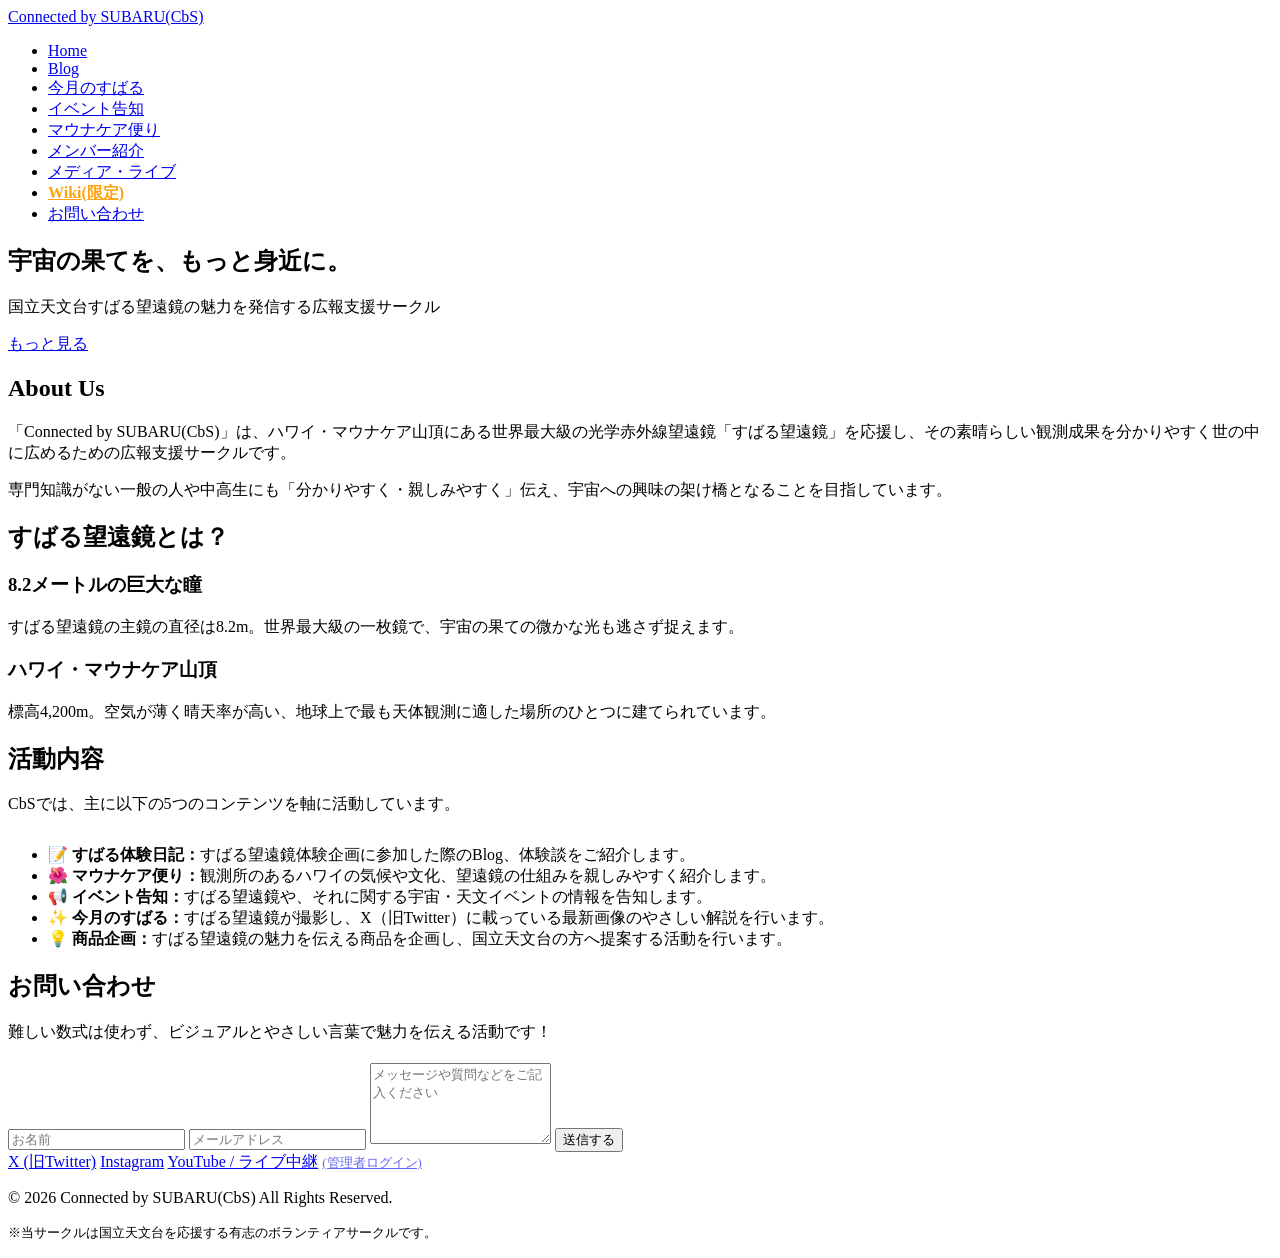
==== index.html @ addbd0de "Add files via upload" ====
<!DOCTYPE html>
<html lang="ja">
<head>
    <meta charset="UTF-8">
    <meta name="viewport" content="width=device-width, initial-scale=1.0">
    <title>Connected by SUBARU(CbS) | すばる望遠鏡 広報支援サークル</title>
    <link rel="stylesheet" href="css/style.css">
</head>
<body>
    <header>
        <div class="logo"><a href="index.html">Connected by SUBARU(CbS)</a></div>
        <nav>
            <ul class="nav-menu">
                <li><a href="index.html">Home</a></li>
                <li><a href="blog.html">Blog</a></li>
                <li><a href="monthly.html">今月のすばる</a></li>
                <li><a href="events.html">イベント告知</a></li>
                <li><a href="maunakea.html">マウナケア便り</a></li>
                <li><a href="members.html">メンバー紹介</a></li>
                <li><a href="media.html">メディア・ライブ</a></li>
                <li><a href="wiki.html" style="color: #fca311; font-weight: bold;">Wiki(限定)</a></li>
                <li><a href="index.html#join">お問い合わせ</a></li>
            </ul>
        </nav>
    </header>

    <section class="hero">
        <div class="hero-content">
            <h1>宇宙の果てを、もっと身近に。</h1>
            <p>国立天文台すばる望遠鏡の魅力を発信する広報支援サークル</p>
            <a href="#about" class="btn">もっと見る</a>
        </div>
    </section>

    <section id="about" class="section">
        <h2>About Us</h2>
        <p>「Connected by SUBARU(CbS)」は、ハワイ・マウナケア山頂にある世界最大級の光学赤外線望遠鏡「すばる望遠鏡」を応援し、その素晴らしい観測成果を分かりやすく世の中に広めるための広報支援サークルです。</p>
        <p>専門知識がない一般の人や中高生にも「分かりやすく・親しみやすく」伝え、宇宙への興味の架け橋となることを目指しています。</p>
    </section>

    <section id="subaru" class="section bg-dark">
        <h2>すばる望遠鏡とは？</h2>
        <div class="card-container">
            <div class="card">
                <h3>8.2メートルの巨大な瞳</h3>
                <p>すばる望遠鏡の主鏡の直径は8.2m。世界最大級の一枚鏡で、宇宙の果ての微かな光も逃さず捉えます。</p>
            </div>
            <div class="card">
                <h3>ハワイ・マウナケア山頂</h3>
                <p>標高4,200m。空気が薄く晴天率が高い、地球上で最も天体観測に適した場所のひとつに建てられています。</p>
            </div>
            
        </div>
    </section>

    <section id="activities" class="section">
        <h2>活動内容</h2>
        <p style="margin-bottom: 30px;">CbSでは、主に以下の5つのコンテンツを軸に活動しています。</p>
        <ul class="activity-list">
            <li><strong>📝 すばる体験日記：</strong>すばる望遠鏡体験企画に参加した際のBlog、体験談をご紹介します。</li>
            <li><strong>🌺 マウナケア便り：</strong>観測所のあるハワイの気候や文化、望遠鏡の仕組みを親しみやすく紹介します。</li>
            <li><strong>📢 イベント告知：</strong>すばる望遠鏡や、それに関する宇宙・天文イベントの情報を告知します。</li>
            <li><strong>✨ 今月のすばる：</strong>すばる望遠鏡が撮影し、X（旧Twitter）に載っている最新画像のやさしい解説を行います。</li>
            <li><strong>💡 商品企画：</strong>すばる望遠鏡の魅力を伝える商品を企画し、国立天文台の方へ提案する活動を行います。</li>
        </ul>
    </section>

    <section id="join" class="section bg-dark">
        <h2>お問い合わせ</h2>
        <p>難しい数式は使わず、ビジュアルとやさしい言葉で魅力を伝える活動です！</p>
        
        <!-- 送信先メールアドレスをaction属性に設定し、methodをPOSTにします -->
        <form class="contact-form" action="https://formsubmit.co/connected.by.subaru@gmail.com" method="POST" style="margin-top: 20px;">
            
            <!-- スパム防止用の隠しフィールド（ボットによる自動送信を防ぐハニーポット機能） -->
            <input type="text" name="_honey" style="display:none">
            
            <!-- 任意：画像によるロボット認証（reCAPTCHA）をオフにしたい場合は以下を有効にします（スパム対策のため初期状態での有効化を推奨します） -->
            <!-- <input type="hidden" name="_captcha" value="false"> -->
            
            <!-- 任意：送信完了後に別の自作サンクスページ等に自動遷移させたい場合は、そのURLを指定します -->
            <!-- <input type="hidden" name="_next" value="https://yourdomain.html"> -->

            <!-- 各入力欄には「name属性」が必須です -->
            <input type="text" name="name" placeholder="お名前" required>
            <input type="email" name="email" placeholder="メールアドレス" required>
            <textarea name="message" placeholder="メッセージや質問などをご記入ください" rows="5" required></textarea>
            
            <button type="submit" class="btn">送信する</button>
        </form>
    </section>

    <footer>
        <div class="footer-sns">
            <a href="https://x.com" target="_blank">X (旧Twitter)</a>
            <a href="https://instagram.com" target="_blank">Instagram</a>
            <a href="media.html">YouTube / ライブ中継</a>
            <a href="admin.html" style="font-size: 0.8rem; opacity: 0.6;">(管理者ログイン)</a>
        </div>
        <p>&copy; 2026 Connected by SUBARU(CbS) All Rights Reserved.</p>
        <p><small>※当サークルは国立天文台を応援する有志のボランティアサークルです。</small></p>
    </footer>

    <script>
    document.addEventListener("DOMContentLoaded", function() {
        const VERSION_KEY = "cbs_site_version";
        const CURRENT_VERSION = "2026_v9";

        // 初めてトップページ（または最新バージョンでない古いキャッシュのブラウザ）
        // でアクセスされた場合に、全システムのバージョン同期チェックを掛けます
        const storedVersion = localStorage.getItem(VERSION_KEY);
        if (storedVersion !== CURRENT_VERSION) {
            localStorage.setItem(VERSION_KEY, CURRENT_VERSION);
            location.reload();
            return;
        }

        // 他のタブ（管理画面など）でのデータ更新・システムバージョン更新を検知して自動リロード
        window.addEventListener('storage', function(e) {
            if (e.key === VERSION_KEY) {
                location.reload();
            }
        });
    });
    </script>
</body>
</html>
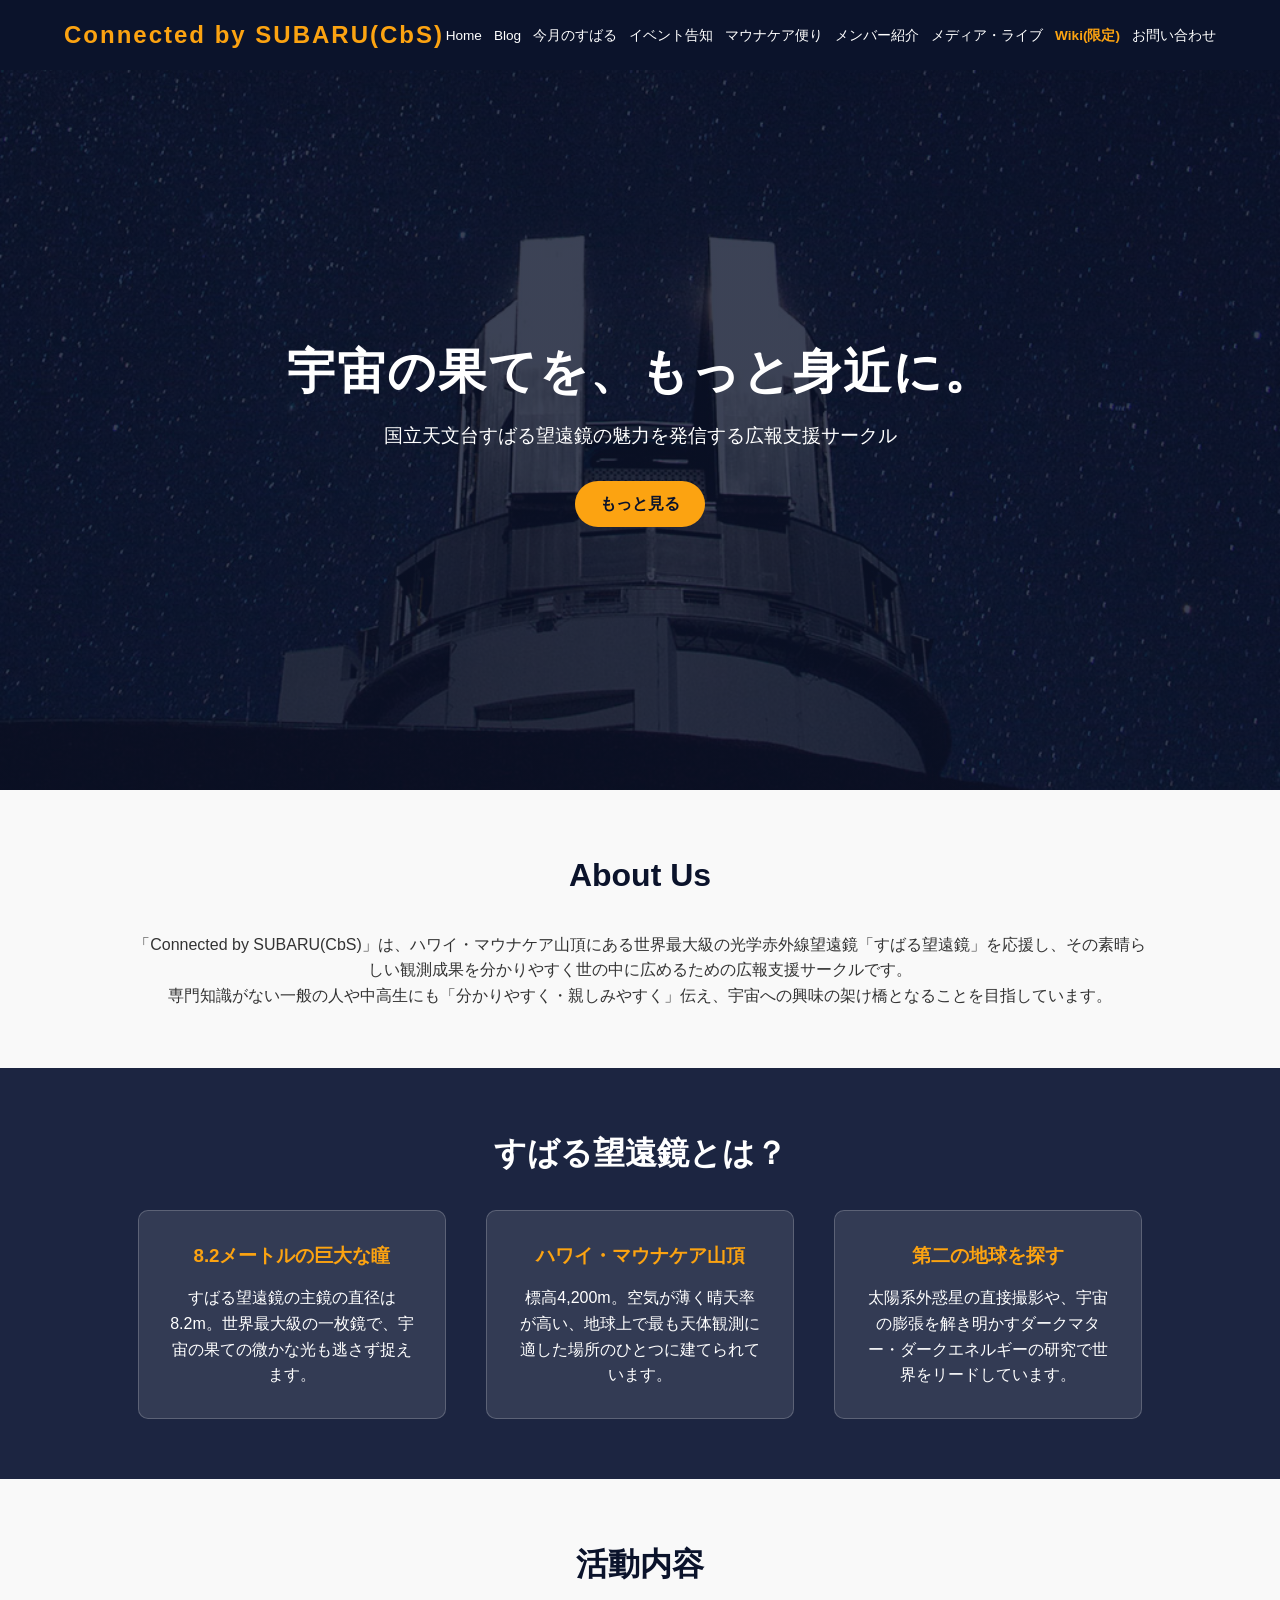
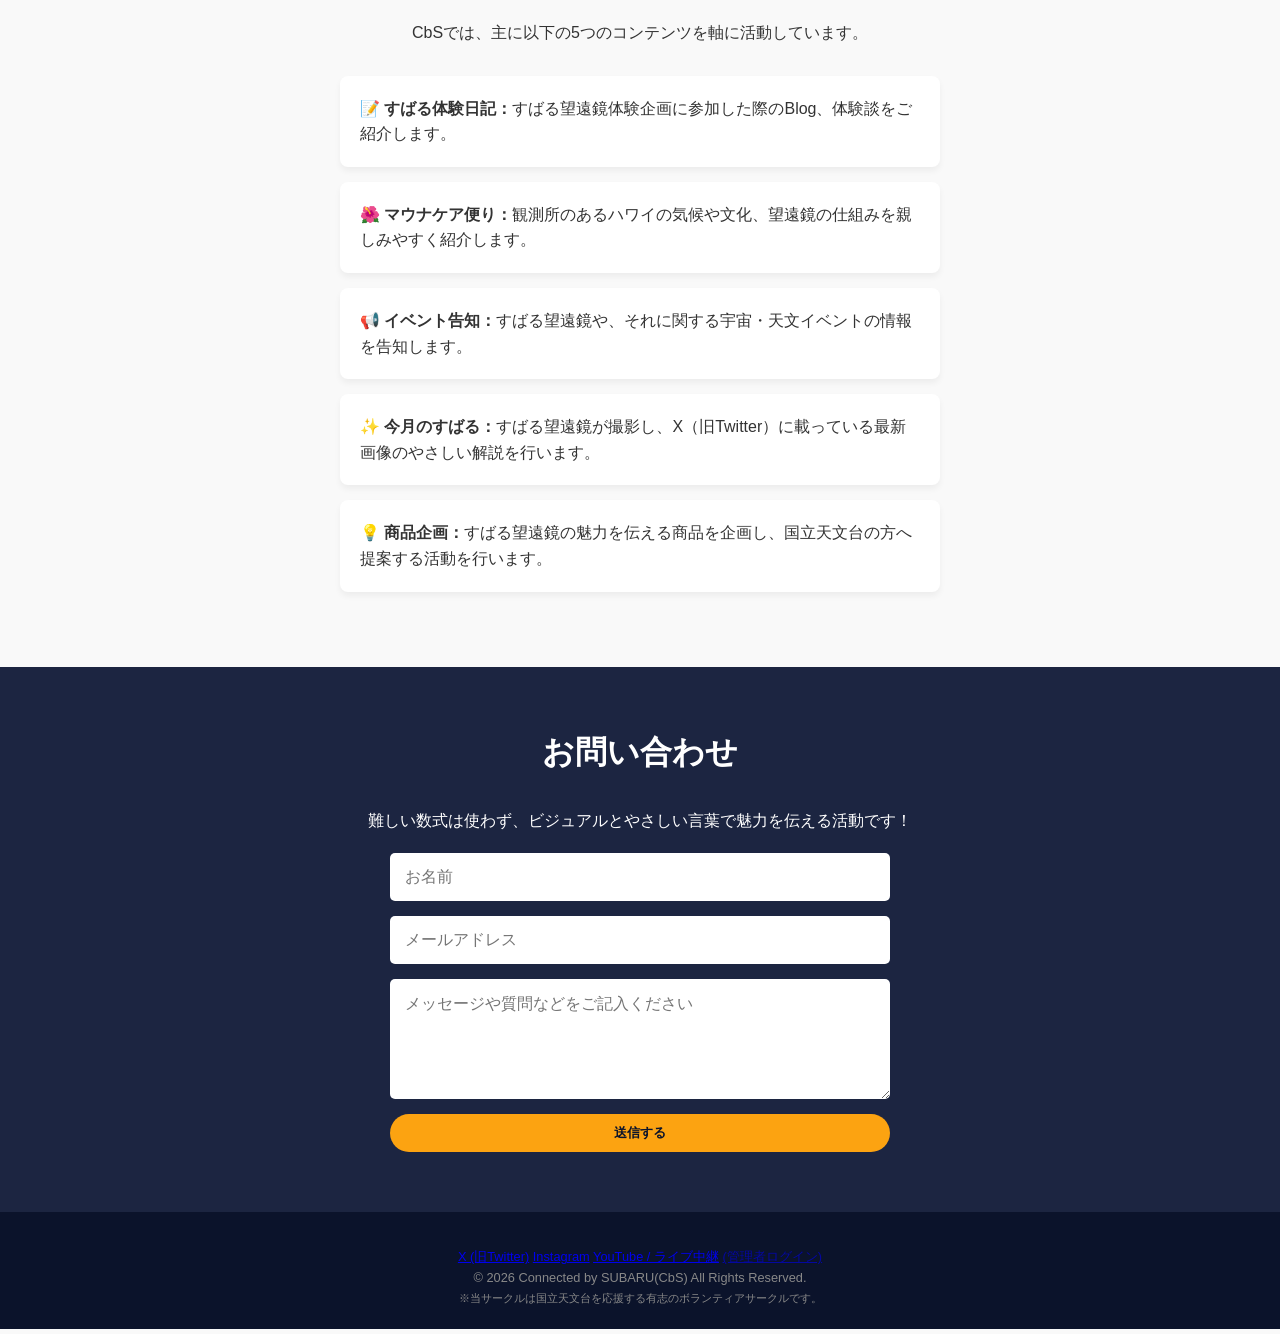
==== commit 8d3be84d: "Update index.html" ====
--- a/index.html
+++ b/index.html
@@ -18,7 +18,8 @@
                 <li><a href="maunakea.html">マウナケア便り</a></li>
                 <li><a href="members.html">メンバー紹介</a></li>
                 <li><a href="media.html">メディア・ライブ</a></li>
-                <li><a href="wiki.html" style="color: #fca311; font-weight: bold;">Wiki(限定)</a></li>
+                <li><a href="wiki.html" style="color: #fca311; font-weight: bold;">Wiki(限定)</a>
+        </li>
                 <li><a href="index.html#join">お問い合わせ</a></li>
             </ul>
         </nav>
@@ -49,7 +50,10 @@
                 <h3>ハワイ・マウナケア山頂</h3>
                 <p>標高4,200m。空気が薄く晴天率が高い、地球上で最も天体観測に適した場所のひとつに建てられています。</p>
             </div>
-            
+            <div class="card">
+                <h3>第二の地球を探す</h3>
+                <p>太陽系外惑星の直接撮影や、宇宙の膨張を解き明かすダークマター・ダークエネルギーの研究で世界をリードしています。</p>
+            </div>
         </div>
     </section>
 
@@ -68,30 +72,16 @@
     <section id="join" class="section bg-dark">
         <h2>お問い合わせ</h2>
         <p>難しい数式は使わず、ビジュアルとやさしい言葉で魅力を伝える活動です！</p>
-        
-        <!-- 送信先メールアドレスをaction属性に設定し、methodをPOSTにします -->
-        <form class="contact-form" action="https://formsubmit.co/connected.by.subaru@gmail.com" method="POST" style="margin-top: 20px;">
-            
-            <!-- スパム防止用の隠しフィールド（ボットによる自動送信を防ぐハニーポット機能） -->
-            <input type="text" name="_honey" style="display:none">
-            
-            <!-- 任意：画像によるロボット認証（reCAPTCHA）をオフにしたい場合は以下を有効にします（スパム対策のため初期状態での有効化を推奨します） -->
-            <!-- <input type="hidden" name="_captcha" value="false"> -->
-            
-            <!-- 任意：送信完了後に別の自作サンクスページ等に自動遷移させたい場合は、そのURLを指定します -->
-            <!-- <input type="hidden" name="_next" value="https://yourdomain.html"> -->
-
-            <!-- 各入力欄には「name属性」が必須です -->
-            <input type="text" name="name" placeholder="お名前" required>
-            <input type="email" name="email" placeholder="メールアドレス" required>
-            <textarea name="message" placeholder="メッセージや質問などをご記入ください" rows="5" required></textarea>
-            
+        <form class="contact-form" style="margin-top: 20px;">
+            <input type="text" placeholder="お名前" required>
+            <input type="email" placeholder="メールアドレス" required>
+            <textarea placeholder="メッセージや質問などをご記入ください" rows="5" required></textarea>
             <button type="submit" class="btn">送信する</button>
         </form>
     </section>
 
     <footer>
-        <div class="footer-sns">
+        <div class="footer-sns"></div>
             <a href="https://x.com" target="_blank">X (旧Twitter)</a>
             <a href="https://instagram.com" target="_blank">Instagram</a>
             <a href="media.html">YouTube / ライブ中継</a>
@@ -100,28 +90,4 @@
         <p>&copy; 2026 Connected by SUBARU(CbS) All Rights Reserved.</p>
         <p><small>※当サークルは国立天文台を応援する有志のボランティアサークルです。</small></p>
     </footer>
-
-    <script>
-    document.addEventListener("DOMContentLoaded", function() {
-        const VERSION_KEY = "cbs_site_version";
-        const CURRENT_VERSION = "2026_v9";
-
-        // 初めてトップページ（または最新バージョンでない古いキャッシュのブラウザ）
-        // でアクセスされた場合に、全システムのバージョン同期チェックを掛けます
-        const storedVersion = localStorage.getItem(VERSION_KEY);
-        if (storedVersion !== CURRENT_VERSION) {
-            localStorage.setItem(VERSION_KEY, CURRENT_VERSION);
-            location.reload();
-            return;
-        }
-
-        // 他のタブ（管理画面など）でのデータ更新・システムバージョン更新を検知して自動リロード
-        window.addEventListener('storage', function(e) {
-            if (e.key === VERSION_KEY) {
-                location.reload();
-            }
-        });
-    });
-    </script>
 </body>
-</html>
--- a/css/style.css
+++ b/css/style.css
@@ -0,0 +1,540 @@
+/* 全体のスタイルとリセット */
+* {
+    margin: 0;
+    padding: 0;
+    box-sizing: border-box;
+}
+
+body {
+    font-family: 'Helvetica Neue', Arial, 'Hiragino Kaku Gothic ProN', 'Hiragino Sans', Meiryo, sans-serif;
+    line-height: 1.6;
+    color: #333;
+    background-color: #f9f9f9;
+}
+
+/* ヘッダー */
+header {
+    background-color: #0b132b; /* 宇宙をイメージしたダークブルー */
+    color: #fff;
+    display: flex;
+    justify-content: space-between;
+    align-items: center;
+    padding: 1rem 5%;
+    position: sticky;
+    top: 0;
+    z-index: 1000;
+}
+
+header .logo {
+    font-size: 1.5rem;
+    font-weight: bold;
+    letter-spacing: 2px;
+}
+
+header .logo a {
+    color: #fca311;
+    text-decoration: none; /* 下線を消す */
+}
+
+header nav ul {
+    list-style: none;
+    display: flex;
+}
+
+header nav ul li {
+    margin-left: 20px;
+}
+
+header nav ul li a {
+    color: #fff;
+    text-decoration: none;
+    font-size: 0.9rem;
+    transition: color 0.3s;
+}
+
+header nav ul li a:hover {
+    color: #fca311; /* 星をイメージしたゴールド */
+}
+
+/* ヒーローセクション（トップ） */
+.hero {
+    /* 実際の運用時はここに星空やすばる望遠鏡の背景画像を指定します */
+    background: linear-gradient(to bottom, rgba(11, 19, 43, 0.8), rgba(11, 19, 43, 0.8)), url('../image/subaru-1.jpg') center/cover;
+    height: 80vh;
+    display: flex;
+    justify-content: center;
+    align-items: center;
+    text-align: center;
+    color: #fff;
+}
+
+.hero h1 {
+    font-size: 3rem;
+    margin-bottom: 10px;
+    letter-spacing: 2px;
+}
+
+.hero p {
+    font-size: 1.2rem;
+    margin-bottom: 30px;
+}
+
+.btn {
+    display: inline-block;
+    background-color: #fca311;
+    color: #0b132b;
+    padding: 10px 25px;
+    text-decoration: none;
+    font-weight: bold;
+    border-radius: 25px;
+    transition: background-color 0.3s;
+    border: none;
+    cursor: pointer;
+}
+
+.btn:hover {
+    background-color: #e59400;
+}
+
+/* セクション共通 */
+.section {
+    padding: 60px 10%;
+    text-align: center;
+}
+
+.section h2 {
+    font-size: 2rem;
+    margin-bottom: 30px;
+    color: #0b132b;
+}
+
+.bg-dark {
+    background-color: #1c2541;
+    color: #fff;
+}
+
+.bg-dark h2 {
+    color: #fff;
+}
+
+/* カード型レイアウト（すばる望遠鏡とは） */
+.card-container {
+    display: flex;
+    justify-content: space-around;
+    flex-wrap: wrap;
+    gap: 20px;
+}
+
+.card {
+    background-color: rgba(255, 255, 255, 0.1);
+    padding: 30px;
+    border-radius: 10px;
+    width: 30%;
+    min-width: 250px;
+    border: 1px solid rgba(255, 255, 255, 0.2);
+}
+
+.card h3 {
+    margin-bottom: 15px;
+    color: #fca311;
+}
+
+/* 活動内容リスト */
+.activity-list {
+    text-align: left;
+    max-width: 600px;
+    margin: 0 auto;
+    list-style: none;
+}
+
+.activity-list li {
+    background-color: #fff;
+    margin-bottom: 15px;
+    padding: 20px;
+    border-radius: 8px;
+    box-shadow: 0 4px 6px rgba(0,0,0,0.05);
+}
+
+/* フォーム */
+.contact-form {
+    max-width: 500px;
+    margin: 0 auto;
+    display: flex;
+    flex-direction: column;
+    gap: 15px;
+}
+
+.contact-form input, .contact-form textarea {
+    padding: 15px;
+    border: none;
+    border-radius: 5px;
+    font-size: 1rem;
+}
+
+/* フッター */
+footer {
+    background-color: #0b132b;
+    color: #888;
+    text-align: center;
+    padding: 20px 0;
+    font-size: 0.8rem;
+}
+
+
+/* メニューの項目が多くなった時の対応 */
+header nav .nav-menu {
+    display: flex;
+    flex-wrap: wrap; /* 画面が狭い時に折り返す */
+    gap: 15px; /* 項目間の隙間 */
+}
+
+header nav .nav-menu li {
+    margin-left: 0; /* 元のマージンをリセット */
+}
+
+/* 下層ページ用ヘッダー（別ページを開いた時の上部タイトル） */
+.page-header {
+    padding: 80px 10% 40px;
+    text-align: center;
+}
+
+.page-header h1 {
+    font-size: 2.5rem;
+    color: #fca311;
+    margin-bottom: 10px;
+}
+
+/* --- ブログ個別記事ページ用スタイル追加 --- */
+
+.bg-light {
+    background-color: #f4f6f9;
+}
+
+.blog-container {
+    max-width: 800px;
+    margin: 40px auto;
+    padding: 0 5%;
+}
+
+.blog-article {
+    background-color: #fff;
+    padding: 40px 8%;
+    border-radius: 12px;
+    box-shadow: 0 4px 15px rgba(0,0,0,0.05);
+}
+
+.article-header {
+    margin-bottom: 30px;
+    padding-bottom: 20px;
+    border-bottom: 2px solid #eaeaea;
+}
+
+.article-date {
+    color: #888;
+    font-size: 0.95rem;
+    font-weight: bold;
+}
+
+.article-header h1 {
+    color: #fca311;
+    font-size: 2rem;
+    line-height: 1.4;
+    margin-top: 10px;
+}
+
+.article-body p {
+    margin-bottom: 1.8rem;
+    line-height: 1.9;
+    font-size: 1.05rem;
+}
+
+.article-body h2 {
+    color: #0b132b;
+    font-size: 1.6rem;
+    margin: 60px 0 25px;
+    padding-left: 15px;
+    border-left: 5px solid #fca311; /* 左側にゴールドの線 */
+}
+
+.article-body h3 {
+    color: #1c2541;
+    font-size: 1.3rem;
+    margin: 40px 0 15px;
+    border-bottom: 1px dashed #ccc;
+    padding-bottom: 8px;
+}
+
+.article-body ul {
+    margin-bottom: 1.8rem;
+    padding-left: 1.5rem;
+    line-height: 1.8;
+}
+
+.article-body li {
+    margin-bottom: 8px;
+}
+
+/* 画像プレースホルダー（ダミー画像） */
+.dummy-img {
+    background-color: #e2e8f0;
+    height: 250px;
+    display: flex;
+    justify-content: center;
+    align-items: center;
+    color: #64748b;
+    font-weight: bold;
+    border-radius: 8px;
+    margin-bottom: 10px;
+}
+
+.article-body figure {
+    margin: 40px 0;
+}
+
+.article-body figcaption {
+    font-size: 0.85rem;
+    color: #666;
+    text-align: center;
+}
+
+/* 費用の表（テーブル） */
+.table-wrapper {
+    margin-bottom: 2rem;
+    overflow-x: auto;
+}
+
+.cost-table {
+    width: 100%;
+    border-collapse: collapse;
+    min-width: 400px;
+}
+
+.cost-table th, .cost-table td {
+    border: 1px solid #ddd;
+    padding: 12px;
+    text-align: left;
+}
+
+.cost-table th {
+    background-color: #0b132b;
+    color: #fff;
+}
+
+/* --- 追加の共通スタイル（ナビゲーション調整） --- */
+header nav .nav-menu {
+    gap: 12px;
+}
+
+header nav ul li a {
+    font-size: 0.85rem;
+}
+
+/* フッターのSNSリンク */
+.footer-sns {
+    margin-bottom: 15px;
+}
+.footer-sns a {
+    color: #fff;
+    margin: 0 10px;
+    text-decoration: none;
+    font-size: 1.1rem;
+    transition: color 0.3s;
+}
+.footer-sns a:hover {
+    color: #fca311;
+}
+
+/* --- メンバー紹介ページ用スタイル --- */
+.member-grid {
+    display: grid;
+    grid-template-columns: repeat(auto-fit, minmax(240px, 1fr));
+    gap: 30px;
+    max-width: 1000px;
+    margin: 0 auto;
+    padding: 20px 0;
+}
+.member-card {
+    background: #fff;
+    border-radius: 10px;
+    padding: 30px 20px;
+    box-shadow: 0 4px 10px rgba(0,0,0,0.05);
+    text-align: center;
+}
+.member-photo {
+    width: 90px;
+    height: 90px;
+    border-radius: 50%;
+    background-color: #0b132b;
+    color: #fca311;
+    display: flex;
+    justify-content: center;
+    align-items: center;
+    font-weight: bold;
+    font-size: 1.8rem;
+    margin: 0 auto 15px;
+}
+.member-role {
+    font-size: 0.8rem;
+    color: #fca311;
+    font-weight: bold;
+    text-transform: uppercase;
+    letter-spacing: 1px;
+    margin-bottom: 5px;
+}
+.member-name {
+    font-size: 1.2rem;
+    color: #0b132b;
+    margin-bottom: 10px;
+}
+.member-comment {
+    font-size: 0.9rem;
+    color: #666;
+    line-height: 1.5;
+}
+
+/* --- メディア・YouTube用スタイル --- */
+.video-grid {
+    display: grid;
+    grid-template-columns: 1fr;
+    gap: 40px;
+    max-width: 900px;
+    margin: 0 auto;
+}
+@media(min-width: 768px) {
+    .video-grid {
+        grid-template-columns: 1fr 1fr;
+    }
+    .video-wide {
+        grid-column: span 2;
+    }
+}
+.video-card {
+    background: #fff;
+    border-radius: 8px;
+    overflow: hidden;
+    box-shadow: 0 4px 6px rgba(0,0,0,0.05);
+    text-align: left;
+}
+.video-wrapper {
+    position: relative;
+    padding-bottom: 56.25%; /* 16:9 aspect ratio */
+    height: 0;
+}
+.video-wrapper iframe {
+    position: absolute;
+    top: 0;
+    left: 0;
+    width: 100%;
+    height: 100%;
+    border: none;
+}
+.video-info {
+    padding: 20px;
+}
+.video-info h3 {
+    margin-bottom: 8px;
+    color: #0b132b;
+}
+
+/* --- パスワードロック画面スタイル --- */
+.lock-container {
+    max-width: 400px;
+    margin: 80px auto;
+    background: #fff;
+    padding: 40px 30px;
+    border-radius: 12px;
+    box-shadow: 0 10px 25px rgba(0,0,0,0.08);
+    text-align: center;
+}
+.lock-icon {
+    font-size: 3rem;
+    color: #fca311;
+    margin-bottom: 15px;
+}
+.lock-form input[type="password"] {
+    width: 100%;
+    padding: 12px;
+    border: 1px solid #ccc;
+    border-radius: 6px;
+    font-size: 1rem;
+    margin-bottom: 15px;
+    text-align: center;
+}
+.error-msg {
+    color: #e74c3c;
+    font-size: 0.9rem;
+    margin-top: 10px;
+    display: none;
+}
+
+/* --- Wiki表示用スタイル --- */
+.wiki-content {
+    max-width: 900px;
+    margin: 0 auto;
+    text-align: left;
+}
+.wiki-section {
+    background: #fff;
+    padding: 30px;
+    border-radius: 8px;
+    margin-bottom: 25px;
+    box-shadow: 0 4px 6px rgba(0,0,0,0.05);
+}
+.wiki-section h3 {
+    border-left: 4px solid #fca311;
+    padding-left: 10px;
+    margin-bottom: 15px;
+    color: #0b132b;
+}
+
+/* --- 管理画面（Blog）用スタイル --- */
+.admin-dashboard {
+    max-width: 800px;
+    margin: 0 auto;
+    text-align: left;
+}
+.form-group {
+    margin-bottom: 20px;
+    display: flex;
+    flex-direction: column;
+}
+.form-group label {
+    font-weight: bold;
+    margin-bottom: 6px;
+    color: #0b132b;
+}
+.form-group input, .form-group textarea {
+    padding: 12px;
+    border: 1px solid #ccc;
+    border-radius: 6px;
+    font-size: 1rem;
+}
+.post-manager {
+    background: #fff;
+    padding: 25px;
+    border-radius: 8px;
+    margin-top: 40px;
+    box-shadow: 0 4px 6px rgba(0,0,0,0.05);
+}
+.post-manager table {
+    width: 100%;
+    border-collapse: collapse;
+    margin-top: 15px;
+}
+.post-manager th, .post-manager td {
+    padding: 12px;
+    border-bottom: 1px solid #eee;
+    text-align: left;
+}
+.btn-danger {
+    background-color: #e74c3c;
+    color: #fff;
+    padding: 6px 12px;
+    border: none;
+    border-radius: 4px;
+    cursor: pointer;
+    font-size: 0.85rem;
+}
+.btn-danger:hover {
+    background-color: #c0392b;
+}
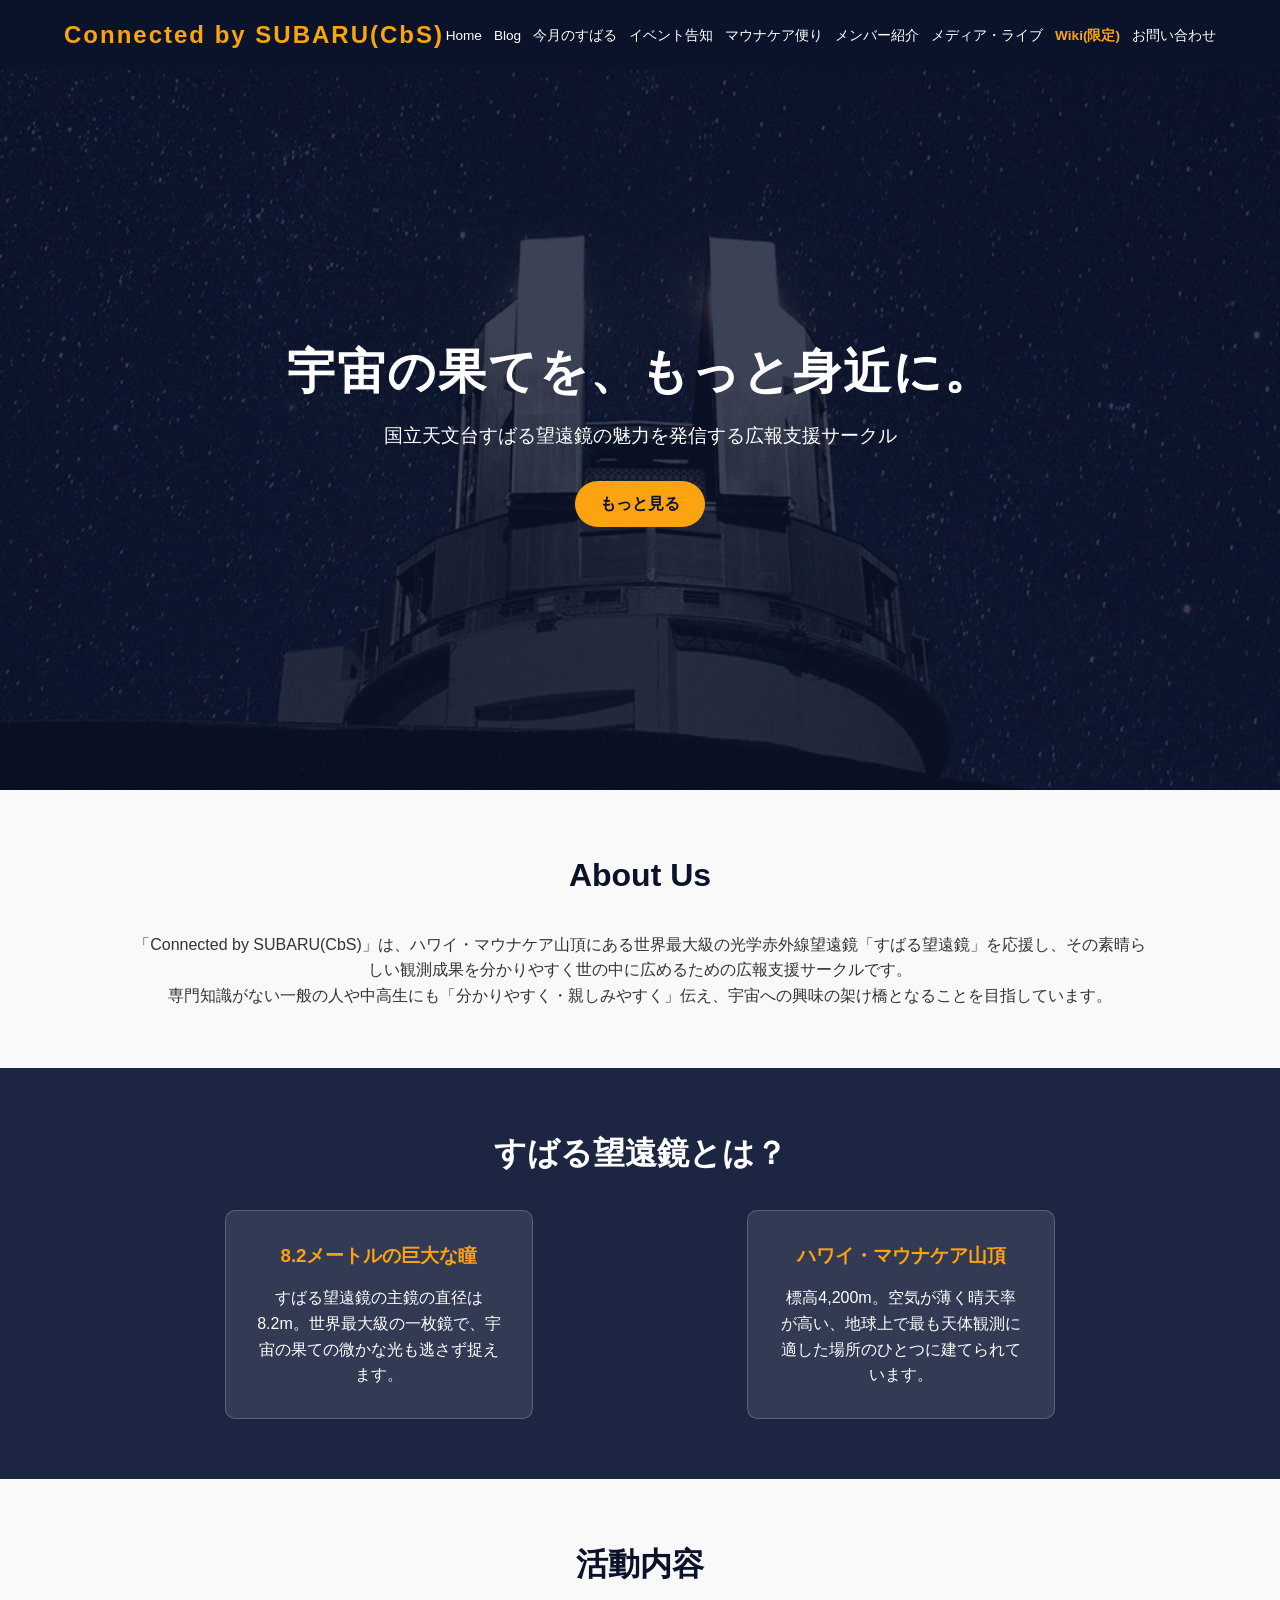
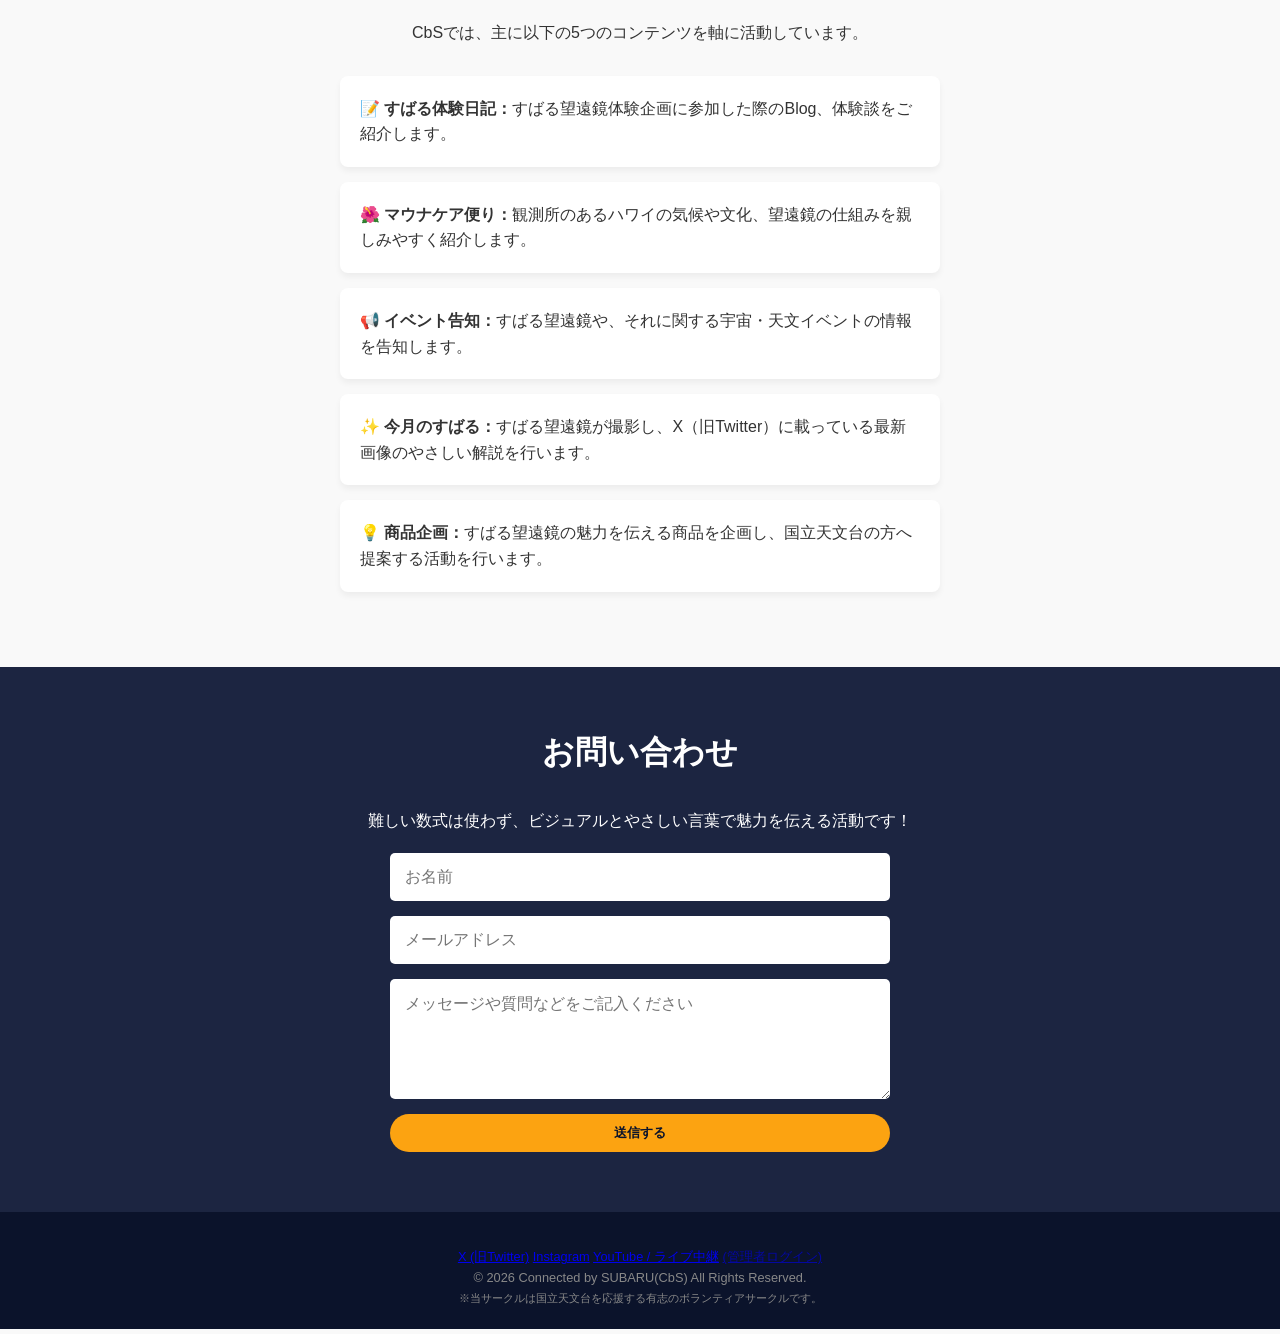
==== commit 3a6a85a6: "Update index.html" ====
--- a/index.html
+++ b/index.html
@@ -50,10 +50,7 @@
                 <h3>ハワイ・マウナケア山頂</h3>
                 <p>標高4,200m。空気が薄く晴天率が高い、地球上で最も天体観測に適した場所のひとつに建てられています。</p>
             </div>
-            <div class="card">
-                <h3>第二の地球を探す</h3>
-                <p>太陽系外惑星の直接撮影や、宇宙の膨張を解き明かすダークマター・ダークエネルギーの研究で世界をリードしています。</p>
-            </div>
+            
         </div>
     </section>
 
@@ -72,10 +69,18 @@
     <section id="join" class="section bg-dark">
         <h2>お問い合わせ</h2>
         <p>難しい数式は使わず、ビジュアルとやさしい言葉で魅力を伝える活動です！</p>
-        <form class="contact-form" style="margin-top: 20px;">
-            <input type="text" placeholder="お名前" required>
-            <input type="email" placeholder="メールアドレス" required>
-            <textarea placeholder="メッセージや質問などをご記入ください" rows="5" required></textarea>
+    
+        <!-- 送信先メールアドレスをaction属性に設定し、methodをPOSTにします -->
+        <form class="contact-form" action="https://formsubmit.co/connected.by.subaru@gmail.com" method="POST" style="margin-top: 20px;">
+        
+            <!-- スパムボットによる自動送信を防ぐ隠しフィールド（ハニーポット） -->
+            <input type="text" name="_honey" style="display:none">
+        
+            <!-- 各入力欄には「name属性」が必須です -->
+            <input type="text" name="name" placeholder="お名前" required>
+            <input type="email" name="email" placeholder="メールアドレス" required>
+            <textarea name="message" placeholder="メッセージや質問などをご記入ください" rows="5" required></textarea>
+        
             <button type="submit" class="btn">送信する</button>
         </form>
     </section>
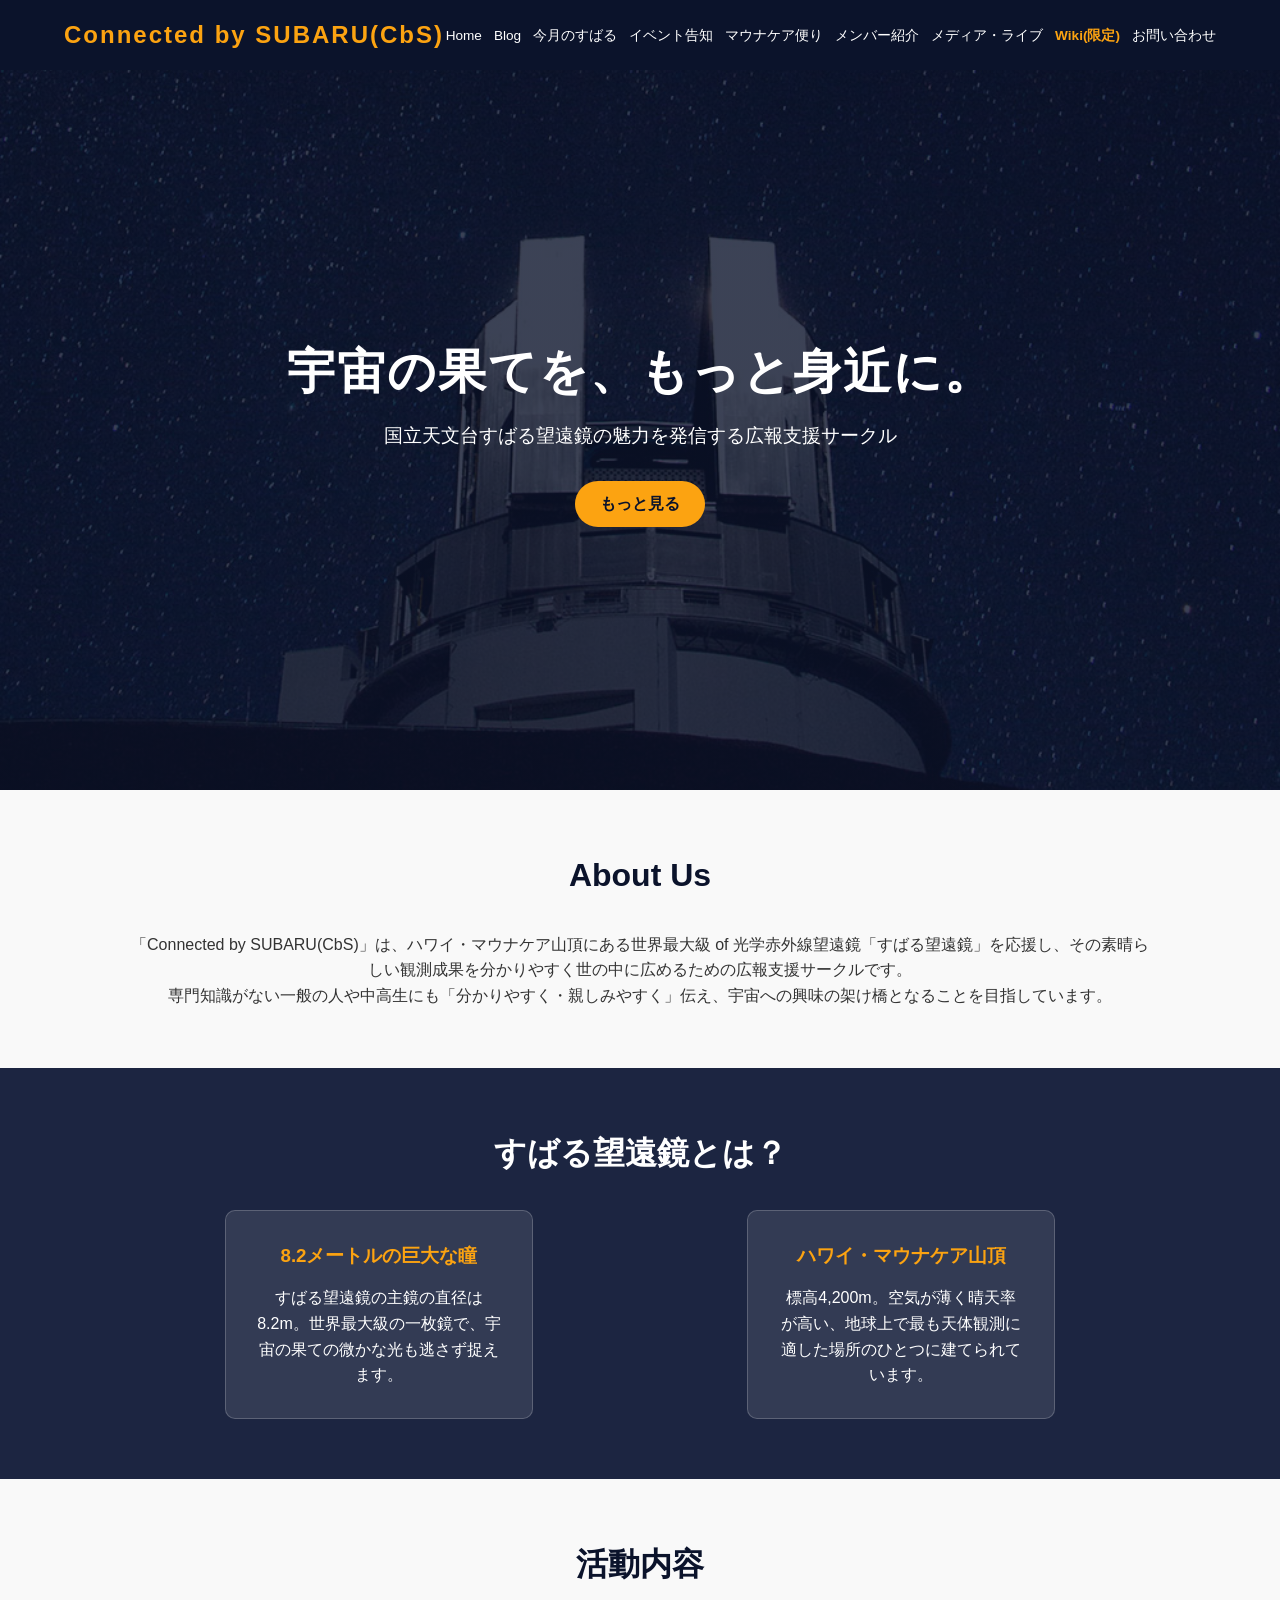
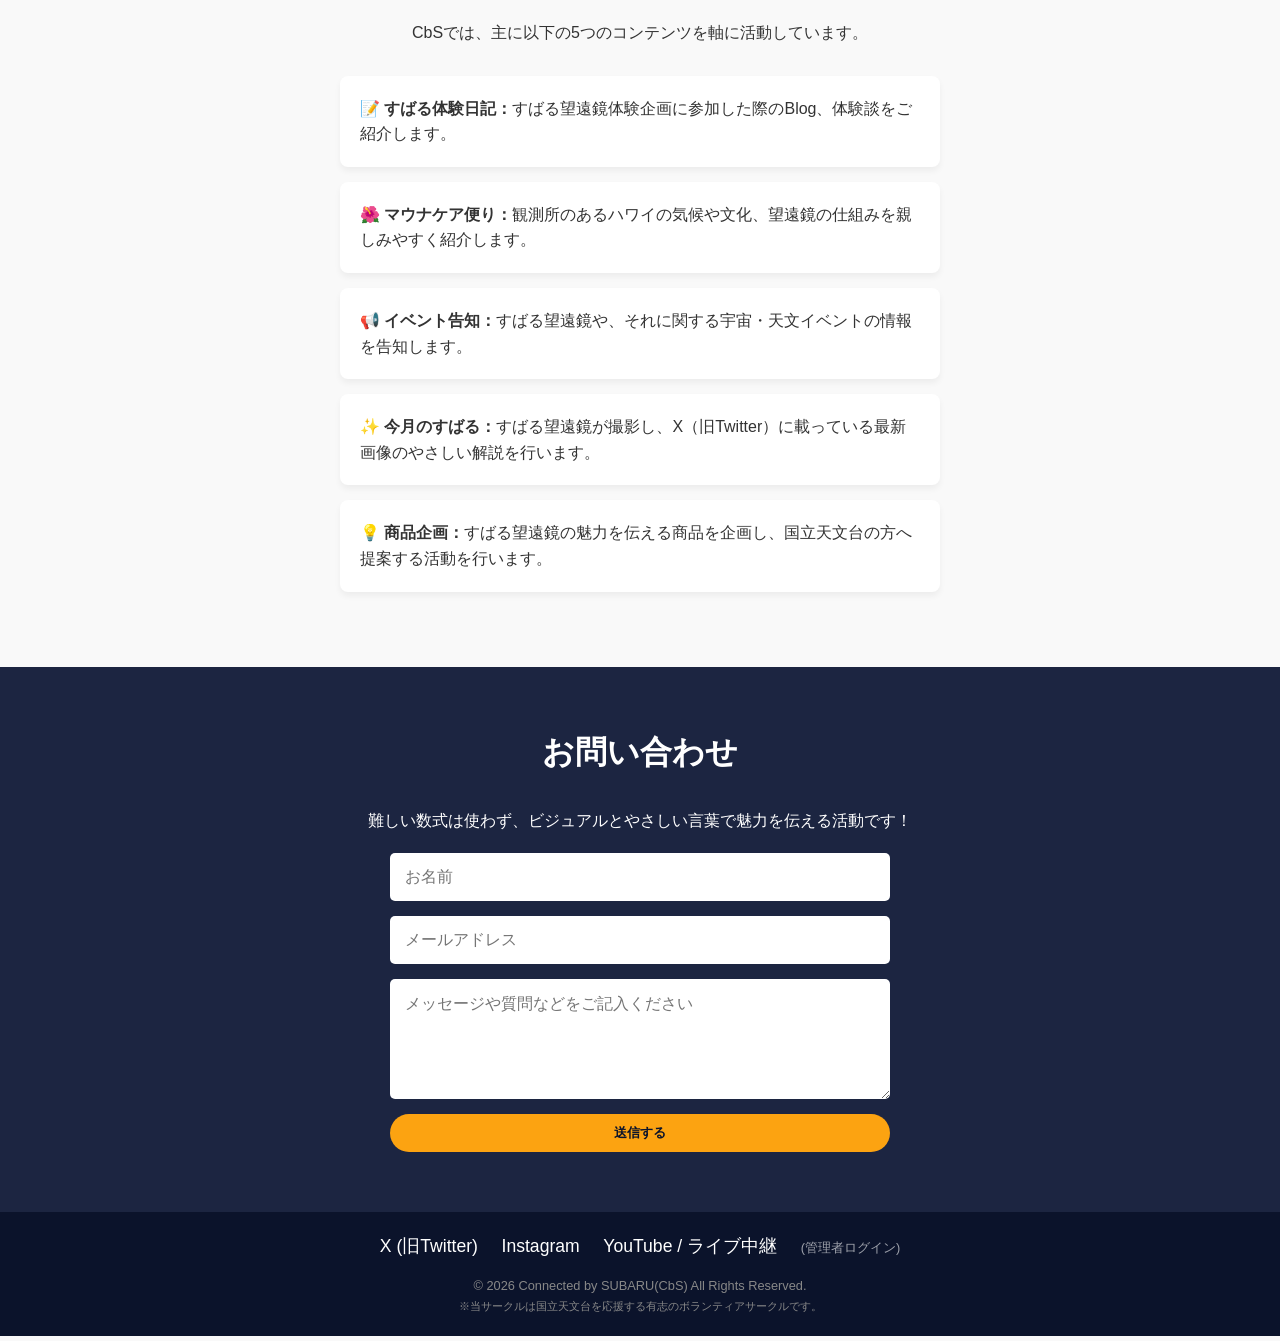
==== commit b22a526e: "Update index.html" ====
--- a/index.html
+++ b/index.html
@@ -18,8 +18,7 @@
                 <li><a href="maunakea.html">マウナケア便り</a></li>
                 <li><a href="members.html">メンバー紹介</a></li>
                 <li><a href="media.html">メディア・ライブ</a></li>
-                <li><a href="wiki.html" style="color: #fca311; font-weight: bold;">Wiki(限定)</a>
-        </li>
+                <li><a href="wiki.html" style="color: #fca311; font-weight: bold;">Wiki(限定)</a></li>
                 <li><a href="index.html#join">お問い合わせ</a></li>
             </ul>
         </nav>
@@ -35,7 +34,7 @@
 
     <section id="about" class="section">
         <h2>About Us</h2>
-        <p>「Connected by SUBARU(CbS)」は、ハワイ・マウナケア山頂にある世界最大級の光学赤外線望遠鏡「すばる望遠鏡」を応援し、その素晴らしい観測成果を分かりやすく世の中に広めるための広報支援サークルです。</p>
+        <p>「Connected by SUBARU(CbS)」は、ハワイ・マウナケア山頂にある世界最大級 of 光学赤外線望遠鏡「すばる望遠鏡」を応援し、その素晴らしい観測成果を分かりやすく世の中に広めるための広報支援サークルです。</p>
         <p>専門知識がない一般の人や中高生にも「分かりやすく・親しみやすく」伝え、宇宙への興味の架け橋となることを目指しています。</p>
     </section>
 
@@ -86,7 +85,7 @@
     </section>
 
     <footer>
-        <div class="footer-sns"></div>
+        <div class="footer-sns">
             <a href="https://x.com" target="_blank">X (旧Twitter)</a>
             <a href="https://instagram.com" target="_blank">Instagram</a>
             <a href="media.html">YouTube / ライブ中継</a>
@@ -96,3 +95,4 @@
         <p><small>※当サークルは国立天文台を応援する有志のボランティアサークルです。</small></p>
     </footer>
 </body>
+</html>
